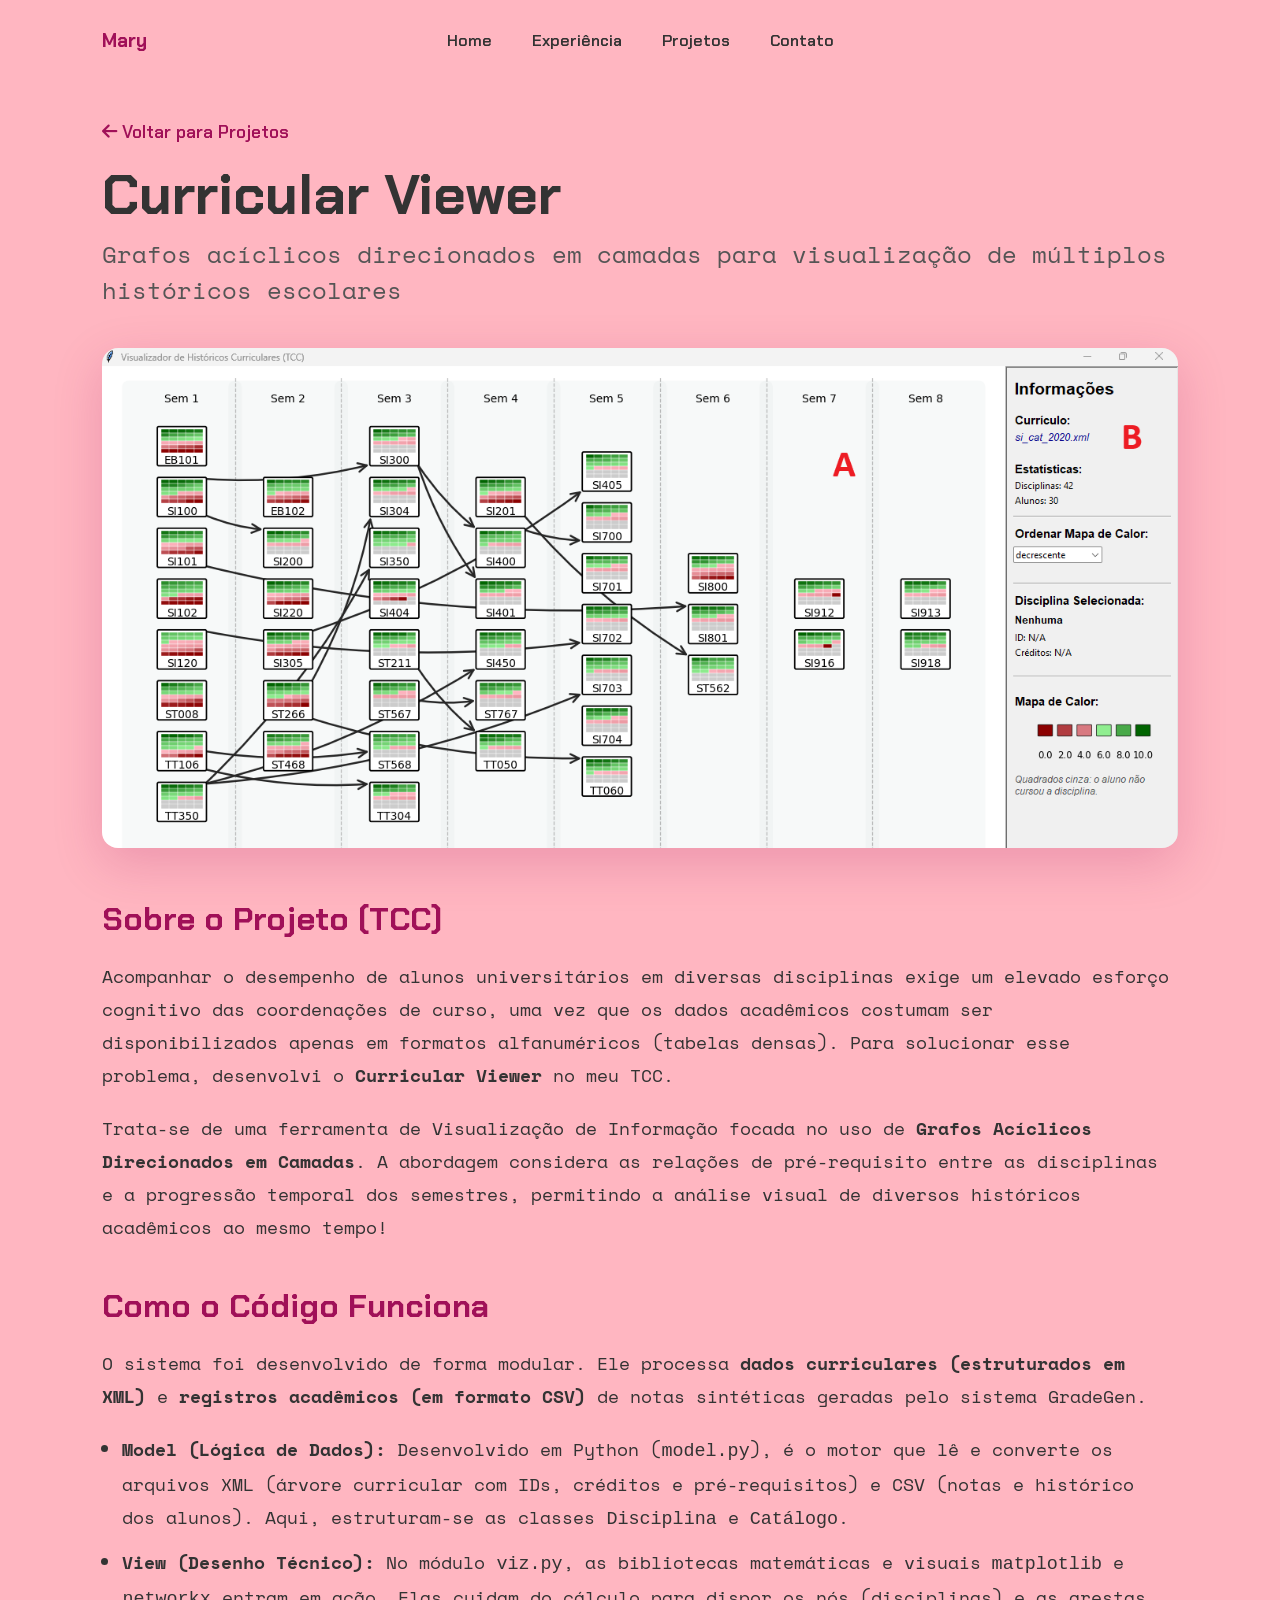
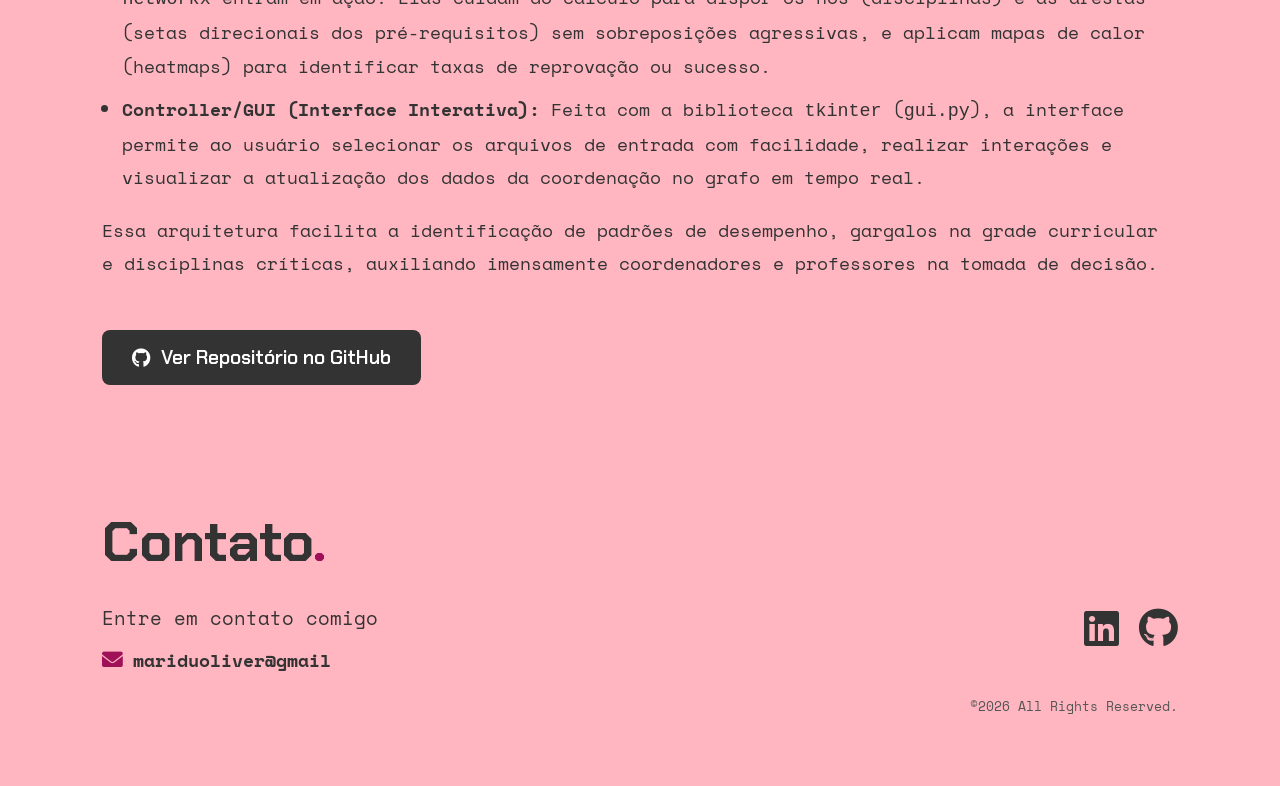
==== tcc-project.html @ 7d510879 "Adicionado projetos e TCC" ====
<!DOCTYPE html>
<html lang="pt-br">

<head>
    <meta charset="UTF-8">
    <meta name="viewport" content="width=device-width, initial-scale=1.0">
    <meta http-equiv="X-UA-Compatible" content="ie=edge">
    <link rel="stylesheet" href="styles.css">
    <link href="https://fonts.googleapis.com/css2?family=Chakra+Petch:ital,wght@0,400;0,600;0,700;1,400&family=Space+Mono:ital,wght@0,400;0,700;1,400&display=swap" rel="stylesheet">
    <link rel="stylesheet" href="https://cdnjs.cloudflare.com/ajax/libs/font-awesome/6.0.0/css/all.min.css">
    <link rel="icon" href="data:image/svg+xml,<svg xmlns=%22http://www.w3.org/2000/svg%22 viewBox=%220 0 100 100%22><text y=%22.9em%22 font-size=%2290%22>✨</text></svg>">
    <title>Curricular Viewer | TCC</title>
</head>

<body>
    <header>
        <div class="logo">Mary</div>
        <nav>
            <ul>
                <li><a href="index.html#home">Home</a></li>
                <li><a href="index.html#experience">Experiência</a></li>
                <li><a href="index.html#projects">Projetos</a></li>
                <li><a href="index.html#contact">Contato</a></li>
            </ul>
        </nav>
    </header>

    <main class="project-details">
        <div class="back-link">
            <a href="index.html#projects"><i class="fa-solid fa-arrow-left"></i> Voltar para Projetos</a>
        </div>
        
        <h1 class="project-title">Curricular Viewer</h1>
        <h2 class="project-subtitle">Grafos acíclicos direcionados em camadas para visualização de múltiplos históricos escolares</h2>

        <div class="project-hero-image">
            <img src="figuras/Imagem_Grafo.png" alt="Visualização do Grafo do Curricular Viewer">
        </div>

        <div class="project-content">
            <h3>Sobre o Projeto (TCC)</h3>
            <p>
                Acompanhar o desempenho de alunos universitários em diversas disciplinas exige um elevado esforço cognitivo das coordenações de curso, uma vez que os dados acadêmicos costumam ser disponibilizados apenas em formatos alfanuméricos (tabelas densas). Para solucionar esse problema, desenvolvi o <strong>Curricular Viewer</strong> no meu TCC.
            </p>
            <p>
                Trata-se de uma ferramenta de Visualização de Informação focada no uso de <strong>Grafos Acíclicos Direcionados em Camadas</strong>. A abordagem considera as relações de pré-requisito entre as disciplinas e a progressão temporal dos semestres, permitindo a análise visual de diversos históricos acadêmicos ao mesmo tempo!
            </p>

            <h3>Como o Código Funciona</h3>
            <p>
                O sistema foi desenvolvido de forma modular. Ele processa <strong>dados curriculares (estruturados em XML)</strong> e <strong>registros acadêmicos (em formato CSV)</strong> de notas sintéticas geradas pelo sistema GradeGen.
            </p>
            <ul>
                <li><strong>Model (Lógica de Dados):</strong> Desenvolvido em Python (<code>model.py</code>), é o motor que lê e converte os arquivos XML (árvore curricular com IDs, créditos e pré-requisitos) e CSV (notas e histórico dos alunos). Aqui, estruturam-se as classes <code>Disciplina</code> e <code>Catálogo</code>.</li>
                <li><strong>View (Desenho Técnico):</strong> No módulo <code>viz.py</code>, as bibliotecas matemáticas e visuais <code>matplotlib</code> e <code>networkx</code> entram em ação. Elas cuidam do cálculo para dispor os nós (disciplinas) e as arestas (setas direcionais dos pré-requisitos) sem sobreposições agressivas, e aplicam mapas de calor (heatmaps) para identificar taxas de reprovação ou sucesso.</li>
                <li><strong>Controller/GUI (Interface Interativa):</strong> Feita com a biblioteca <code>tkinter</code> (<code>gui.py</code>), a interface permite ao usuário selecionar os arquivos de entrada com facilidade, realizar interações e visualizar a atualização dos dados da coordenação no grafo em tempo real.</li>
            </ul>
            <p>
                Essa arquitetura facilita a identificação de padrões de desempenho, gargalos na grade curricular e disciplinas críticas, auxiliando imensamente coordenadores e professores na tomada de decisão.
            </p>

            <div class="project-actions">
                <a href="https://github.com/maryeduardasilva/Curricular-Viewer" target="_blank" rel="noopener noreferrer" class="btn-github">
                    <i class="fa-brands fa-github"></i> Ver Repositório no GitHub
                </a>
            </div>
        </div>
    </main>

    <footer id="contact">
        <h2 class="section-title">Contato<span class="dot">.</span></h2>
        
        <div class="footer-content">
            <div class="contact-left">
                <p>Entre em contato comigo</p>
                
                <a href="mailto:mariduoliver@gmail" class="email-link">
                    <i class="fa-solid fa-envelope"></i> mariduoliver@gmail
                </a>
            </div>

            <div class="contact-right">
                <div class="social-icons">
                    <a href="https://www.linkedin.com/in/mari-eduarda/" target="_blank" rel="noopener noreferrer"
                        aria-label="Visite meu LinkedIn">
                        <i class="fa-brands fa-linkedin"></i>
                    </a>

                    <a href="https://github.com/maryeduardasilva" target="_blank" rel="noopener noreferrer"
                        aria-label="Visite meu GitHub">
                        <i class="fa-brands fa-github"></i>
                    </a>
                </div>

                <p class="copyright">©2026 All Rights Reserved.</p>
            </div>
        </div>
    </footer>
    <script src="script.js"></script>
</body>

</html>
---- styles.css ----
* {
    margin: 0;
    padding: 0;
    box-sizing: border-box;
    /*seria a box de uma div, border-box inclui padding e border na largura e altura totais, é o calculado no devtools da pagina (a caixa)*/
}

html {
    scroll-behavior: smooth;
    /* Faz a rolagem deslizar suavemente */
}

:root {
    --primary-color: #ffb6c1;
    --secondary-color: #a01058;
    --font-color: #333;
    --background-color: #f9f9f9;
    --gray-text: #555;
    /* Texto de descrição */
    --font-family-body: 'Space Mono', monospace;
    --font-family-heading: 'Chakra Petch', sans-serif;
}

body {
    background-color: var(--primary-color);
    color: var(--font-color);
    font-family: var(--font-family-body);
    overflow-x: hidden;
    /* Evita rolagem lateral indesejada */
}

/* Estilo para Títulos e UI */
h1, h2, h3, .logo, nav ul li a, .tab-button {
    font-family: var(--font-family-heading);
}

/* --- Header --- */
header {
    display: flex;
    align-items: center;
    padding: 20px 8%;
    /* Espaçamento interno */
    height: 80px;
    position: relative;
}

.logo {
    font-weight: 700;
    font-size: 1.2rem;
    color: var(--secondary-color);
}

.logo .dot {
    color: var(--primary-color);
}

nav {
    position: absolute;
    left: 50%;
    transform: translateX(-50%);
}

nav ul {
    list-style: none;
    display: flex;
    gap: 40px;
    /* Espaço entre os links */
}

nav ul li a {
    text-decoration: none;
    color: var(--font-color);
    font-weight: 600;
    font-size: 1rem;
    transition: color 0.3s;
}

nav ul li a:hover {
    color: var(--secondary-color);
}

/* --- O Botão "Selecionado"--- */
nav ul li a.active {
    color: var(--secondary-color);
    /* Rosa escuro/Roxo */
    /* border-bottom: 2px solid var(--secondary-color); */
}

/* --- Hero Section (A parte principal) --- */
.hero-section {
    display: flex;
    align-items: center;
    justify-content: space-between;
    padding: 0 8%;
    min-height: calc(100vh - 80px);
    /* Altura total menos o header */
    flex-wrap: wrap;
    /* Para funcionar no celular depois */
}

.hero-text {
    display: flex;
    flex-direction: column;
    justify-content: center;
    align-items: flex-start;
    max-width: 50%;
}

.greeting {
    font-size: 1.1rem;
    color: var(--font-color);
    margin-bottom: 10px;
}

h1 {
    font-size: 4.5rem;
    line-height: 1.1;
    font-weight: 700;
    margin-bottom: 20px;
    color: var(--font-color);
}

.highlight {
    color: var(--secondary-color);
}

.description {
    font-size: 1.1rem;
    color: var(--gray-text);
    margin-bottom: 30px;
    line-height: 1.6;
    max-width: 450px;
}

.hero-image-container {
    flex: 1;
    display: flex;
    justify-content: flex-end;
    /* Alinha a imagem à direita */
    position: relative;
}

.profile-pic {
    width: 400px;
    height: 400px;
    border-radius: 50%;
    object-fit: cover;
    /* Garante que a foto não fique esticada */
    box-shadow: 0 0 0 34px var(--primary-color),
        0 0 0 35px var(--secondary-color),
        0 15px 60px 20px rgba(160, 16, 88, 0.4);
    /* Sombra rosa suave */
}

/* --- Seção de Experiência --- */
.experience-section {
    padding: 60px 8%;
    /* Mesmo alinhamento lateral do header */
    background-color: var(--primary-color);
    /* Mantendo a cor de fundo rosa claro */
    color: var(--font-color);
}

.section-title {
    font-size: 3.5rem;
    font-weight: 700;
    margin-bottom: 50px;
    color: var(--font-color);
}

.section-title .dot {
    color: var(--secondary-color);
    /* O ponto colorido igual na imagem */
}

/* Container de Abas e Conteúdo */
.experience-container {
    display: flex;
    gap: 40px;
    width: 100%;
}

/* Abas na esquerda */
.experience-tabs {
    display: flex;
    flex-direction: column;
    min-width: 250px;
    border-left: 2px solid rgba(160, 16, 88, 0.2);
    /* Linha sutil na esquerda baseada na secondary color */
}

.tab-button {
    background: none;
    border: none;
    text-align: left;
    padding: 15px 20px;
    font-size: 1.1rem;
    font-weight: 600;
    color: var(--gray-text);
    cursor: pointer;
    font-family: var(--font-family-heading);
    transition: all 0.3s ease;
    border-left: 3px solid transparent;
    margin-left: -2px;
    /* Sobrepor a borda do container */
}

.tab-button:hover {
    color: var(--secondary-color);
    background-color: rgba(160, 16, 88, 0.05);
}

.tab-button.active {
    color: var(--secondary-color);
    border-left-color: var(--secondary-color);
    background-color: rgba(160, 16, 88, 0.05);
}

/* Conteúdo na direita */
.experience-content {
    flex: 1;
    /* Usa CSS grid para empilhar as abas; assim o contêiner sempre terá a altura do maior item, evitando pulos na página */
    display: grid;
}

.exp-pane {
    grid-area: 1 / 1;
    opacity: 0;
    visibility: hidden;
    pointer-events: none;
    transition: opacity 0.4s ease-out, visibility 0.4s ease-out;
}

.exp-pane.active {
    opacity: 1;
    visibility: visible;
    pointer-events: auto;
}

.exp-pane h3 {
    font-size: 1.5rem;
    font-weight: 700;
    margin-bottom: 5px;
    color: var(--secondary-color);
}

.exp-pane .date {
    display: block;
    font-size: 0.95rem;
    font-weight: 600;
    color: #555;
    margin-bottom: 20px;
}

.exp-pane p {
    font-size: 1.1rem;
    line-height: 1.6;
    color: var(--font-color);
}

/* --- Seção de Skills --- */
.skills-section {
    padding: 0 8% 80px 8%;
    /* Espaço nas laterais e embaixo */
    background-color: var(--primary-color);
    color: var(--font-color);
}

.skills-grid {
    display: flex;
    justify-content: space-between;
    /* Espalha as 3 colunas */
    width: 100%;
    flex-wrap: wrap;
    /* Garante que não quebre em telas menores */
}

.skill-category {
    flex: 1;
    /* Divide o espaço igualmente */
    min-width: 250px;
    /* Tamanho mínimo para não ficar espremido */
}

.skill-category h3 {
    font-size: 1.5rem;
    font-weight: 700;
    margin-bottom: 25px;
    color: var(--font-color);
    /* Título em preto/cinza escuro */
}

.skill-category ul {
    list-style: none;
    /* Remove as bolinhas da lista */
    display: flex;
    flex-direction: column;
    gap: 15px;
    /* Espaço entre cada item da lista */
}

.skill-category ul li {
    font-size: 1.1rem;
    color: var(--gray-text);
    /* Cinza suave para os itens */
    font-weight: 400;
}

/* --- Seção Sobre Mim --- */
.about-section {
    padding: 0 8% 20px 8%;
    background-color: var(--primary-color);
    color: var(--font-color);
}

.about-content {
    width: 100%;
    max-width: 100%;
}

.about-content p {
    font-size: 1.1rem;
    line-height: 1.8;
    /* Espaçamento entre linhas maior para elegância */
    margin-bottom: 25px;
    /* Espaço entre os parágrafos */
    color: var(--font-color);
}

/* Estilo das palavras destacadas no meio do texto */
.highlight-text {
    color: var(--secondary-color);
    /* A cor rosa escuro/roxo */
    font-weight: 700;
    /* Negrito */
}

/* --- Rodapé (Footer) --- */
footer {
    padding: 40px 8% 80px;
    /* Mais espaço interno superior e no final da página */
    background-color: var(--primary-color);
    color: var(--font-color);
}

.footer-content {
    display: flex;
    justify-content: space-between;
    /* Joga um pra esquerda, um pra direita */
    align-items: flex-start;
    /* Alinha o topo do p com o topo dos ícones */
}

footer .section-title {
    margin-bottom: 20px;
}

/* Lado Esquerdo (Email) */
.contact-left {
    display: flex;
    flex-direction: column;
    gap: 15px;
    margin-top: 5px;
    /* Ajuste fino para alinhar visualmente o texto com o centro dos ícones, se necessário */
}

.contact-left p {
    font-size: 1.2rem;
    margin-bottom: 0;
    color: var(--font-color);
}

.email-link {
    display: flex;
    align-items: center;
    gap: 10px;
    /* Espaço entre o ícone e o texto */
    text-decoration: none;
    font-size: 1.1rem;
    font-weight: 600;
    color: var(--font-color);
    transition: color 0.3s;
}

.email-link i {
    font-size: 1.3rem;
    color: var(--secondary-color);
    /* Ícone rosa escuro */
}

.email-link:hover {
    color: var(--secondary-color);
}

/* Lado Direito (Redes Sociais e Copyright) */
.contact-right {
    display: flex;
    flex-direction: column;
    align-items: flex-end;
    gap: 40px;
    /* Espaço maior entre ícones e o copyright para jogá-lo para baixo */
}

.social-icons {
    display: flex;
    gap: 20px;
    /* Espaço entre o LinkedIn e o GitHub */
}

.social-icons a {
    font-size: 2.5rem;
    color: var(--font-color);
    transition: transform 0.3s, color 0.3s;
}

.social-icons a:hover {
    color: var(--secondary-color);
    transform: translateY(-5px);
}

.copyright {
    font-size: 0.8rem;
    color: var(--gray-text);
}

/* --- Projetos --- */
.projects-section {
    padding: 60px 8%;
    background-color: var(--primary-color);
    color: var(--font-color);
}

.projects-grid {
    display: flex;
    gap: 30px;
    min-height: 500px;
}

.projects-left {
    flex: 1;
    display: flex;
    flex-direction: column;
    gap: 30px;
}

.projects-right {
    flex: 1.5;
    display: flex;
}

.project-card {
    background-color: #fff;
    border-radius: 16px;
    overflow: hidden;
    box-shadow: 0 10px 30px rgba(0,0,0,0.05);
    transition: transform 0.3s ease, box-shadow 0.3s ease;
    display: flex;
    flex-direction: column;
    border: 1px solid rgba(160, 16, 88, 0.1);
}

.project-card:hover {
    transform: translateY(-5px);
    box-shadow: 0 15px 40px rgba(160, 16, 88, 0.2);
}

.project-card.small {
    flex: 1;
    justify-content: center;
    padding: 30px;
}

.project-card.empty {
    border: 2px dashed rgba(160, 16, 88, 0.3);
    background-color: transparent;
    box-shadow: none;
    align-items: center;
    text-align: center;
}

.project-card.empty h3 {
    color: var(--gray-text);
}

.project-card.large {
    flex: 1;
}

.project-card.large img {
    width: 100%;
    height: 50%;
    object-fit: cover;
    border-bottom: 3px solid var(--primary-color);
}

.project-card .card-content {
    padding: 30px;
    display: flex;
    flex-direction: column;
    flex: 1;
    justify-content: space-between;
}

.project-card h3 {
    font-size: 1.5rem;
    color: var(--secondary-color);
    margin-bottom: 10px;
}

.project-card p {
    font-size: 1.1rem;
    color: var(--gray-text);
    margin-bottom: 20px;
}

.btn-detalhes {
    display: inline-flex;
    align-items: center;
    gap: 10px;
    text-decoration: none;
    color: #fff;
    background-color: var(--secondary-color);
    padding: 10px 20px;
    border-radius: 8px;
    font-weight: 600;
    font-family: var(--font-family-heading);
    transition: background-color 0.3s ease;
    align-self: flex-start;
}

.btn-detalhes:hover {
    background-color: #800d46;
}

/* --- Página de Detalhes do Projeto --- */
.project-details {
    padding: 40px 8% 80px;
    background-color: var(--primary-color);
    min-height: calc(100vh - 80px);
}

.back-link {
    margin-bottom: 20px;
}

.back-link a {
    color: var(--secondary-color);
    text-decoration: none;
    font-family: var(--font-family-heading);
    font-weight: 600;
    font-size: 1.1rem;
    transition: opacity 0.3s;
}

.back-link a:hover {
    opacity: 0.7;
}

.project-title {
    font-size: 3.5rem;
    color: var(--font-color);
    margin-bottom: 10px;
}

.project-subtitle {
    font-size: 1.5rem;
    color: var(--gray-text);
    margin-bottom: 40px;
    font-family: var(--font-family-body);
    font-weight: 400;
}

.project-hero-image {
    width: 100%;
    max-height: 500px;
    border-radius: 16px;
    overflow: hidden;
    margin-bottom: 50px;
    box-shadow: 0 15px 50px rgba(160, 16, 88, 0.2);
}

.project-hero-image img {
    width: 100%;
    height: 100%;
    object-fit: cover;
}

.project-content h3 {
    font-size: 2rem;
    color: var(--secondary-color);
    margin-bottom: 20px;
    margin-top: 40px;
}

.project-content p, .project-content ul {
    font-size: 1.15rem;
    line-height: 1.8;
    color: var(--font-color);
    margin-bottom: 20px;
}

.project-content ul {
    padding-left: 20px;
}

.project-content li {
    margin-bottom: 10px;
}

.project-actions {
    margin-top: 50px;
}

.btn-github {
    display: inline-flex;
    align-items: center;
    gap: 10px;
    text-decoration: none;
    color: #fff;
    background-color: var(--font-color);
    padding: 15px 30px;
    border-radius: 8px;
    font-weight: 600;
    font-size: 1.2rem;
    font-family: var(--font-family-heading);
    transition: background-color 0.3s ease;
}

.btn-github:hover {
    background-color: #000;
}

/* --- Responsividade (Para celular) --- */
@media (max-width: 768px) {
    .hero-section {
        flex-direction: column-reverse;
        /* Imagem em cima, texto embaixo no celular */
        justify-content: center;
        text-align: center;
        padding-top: 40px;
    }

    .hero-image-container {
        justify-content: center;
        margin-bottom: 40px;
    }

    .profile-pic {
        width: 250px;
        height: 250px;
    }

    h1 {
        font-size: 3rem;
    }

    nav {
        display: none;
        /* Fazer um menu sanduiche */
    }

    .experience-container {
        flex-direction: column;
        gap: 20px;
    }

    .experience-tabs {
        border-left: none;
        border-bottom: 2px solid rgba(160, 16, 88, 0.2);
        flex-direction: row;
        overflow-x: auto;
        padding-bottom: 10px;
        min-width: auto;
    }

    .tab-button {
        border-left: none;
        border-bottom: 3px solid transparent;
        margin-left: 0;
        margin-bottom: -12px;
        /* Sobrepor a borda inferior */
        white-space: nowrap;
        padding: 10px 15px;
    }

    .tab-button.active {
        border-left-color: transparent;
        border-bottom-color: var(--secondary-color);
    }

    .projects-grid {
        flex-direction: column;
    }
}
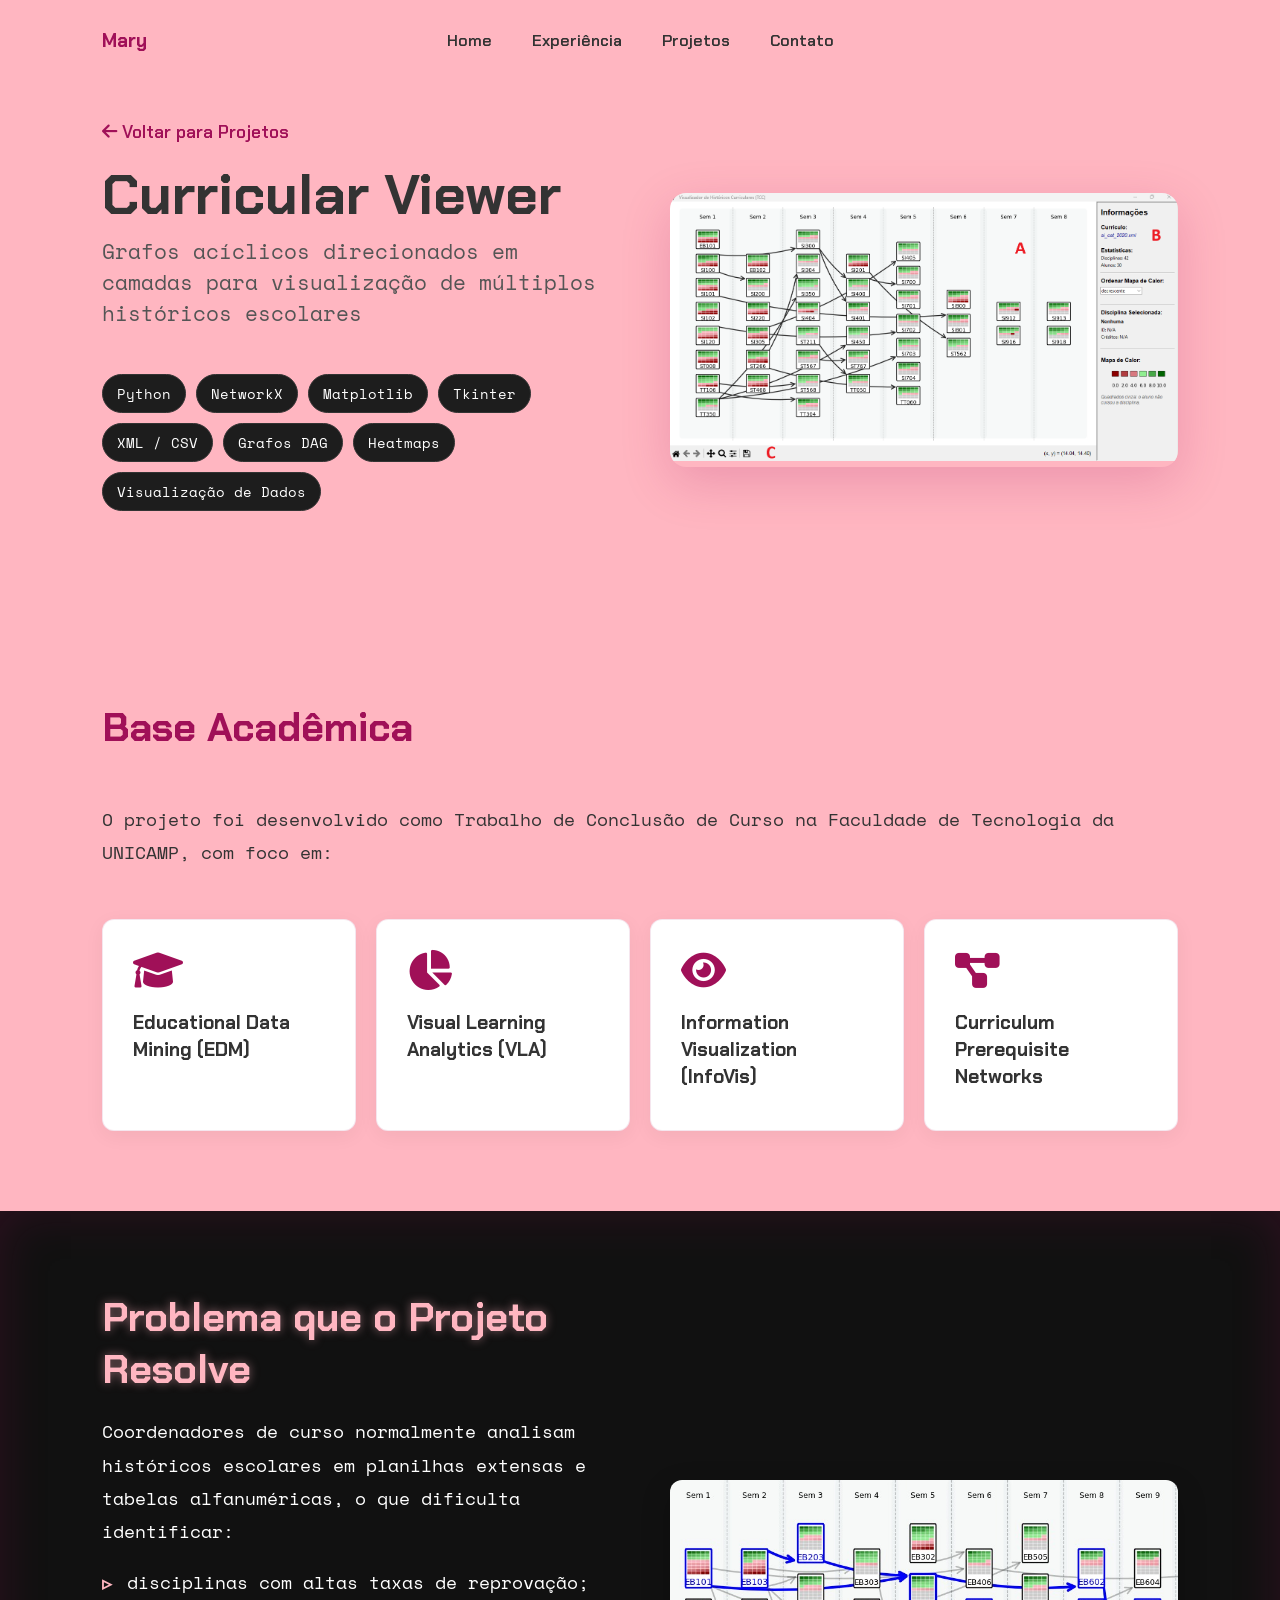
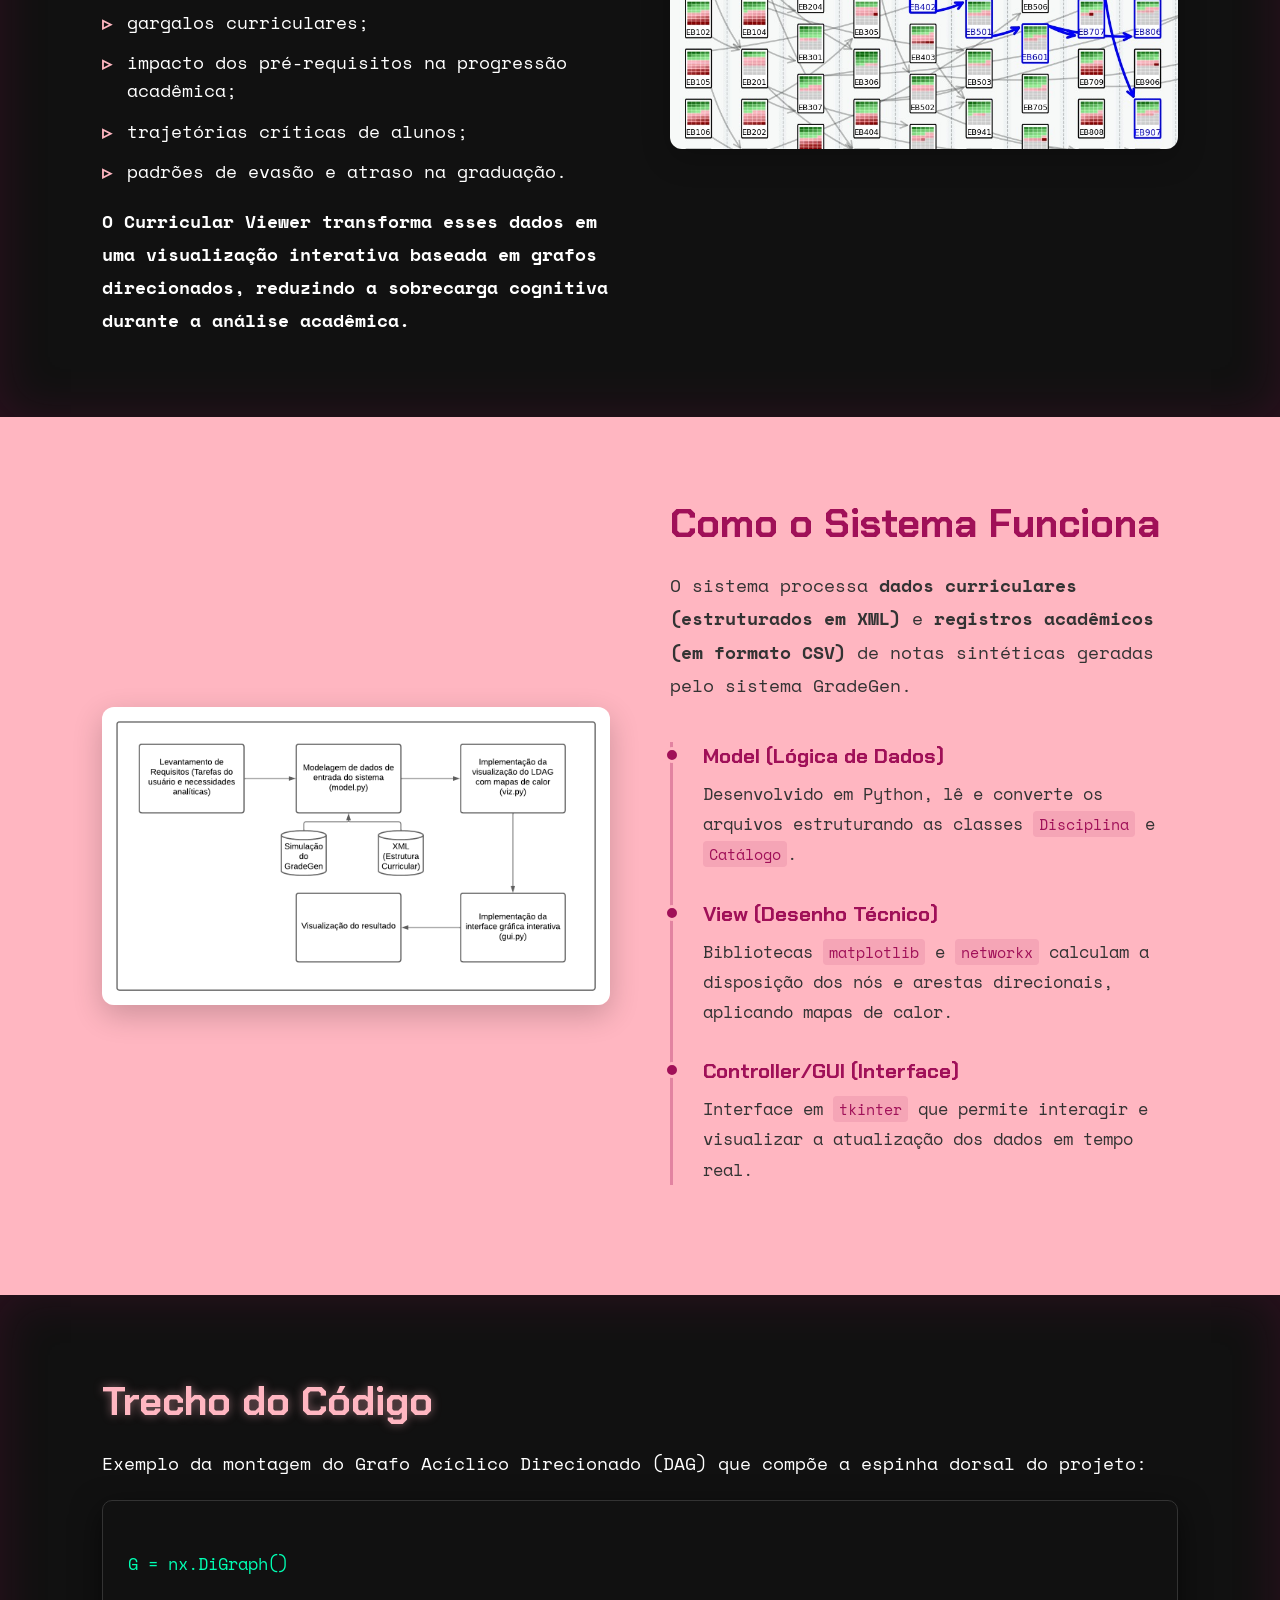
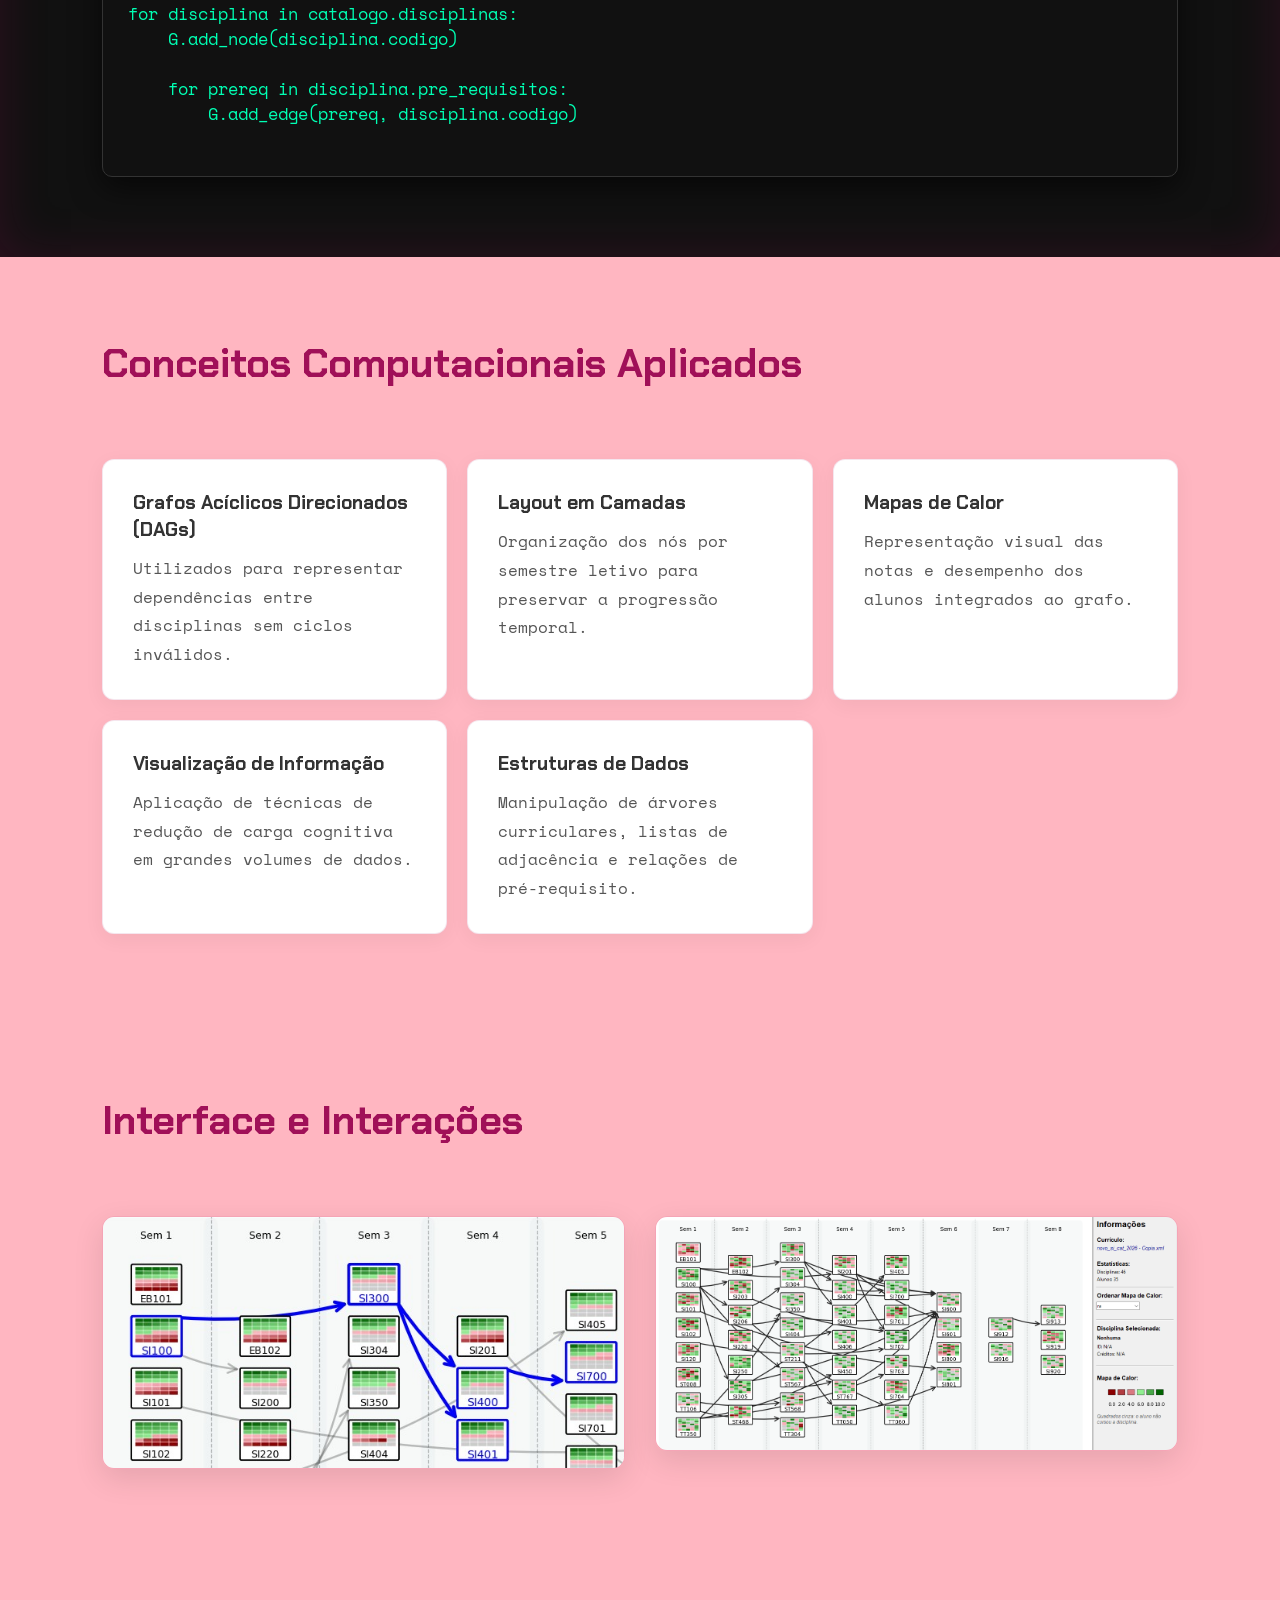
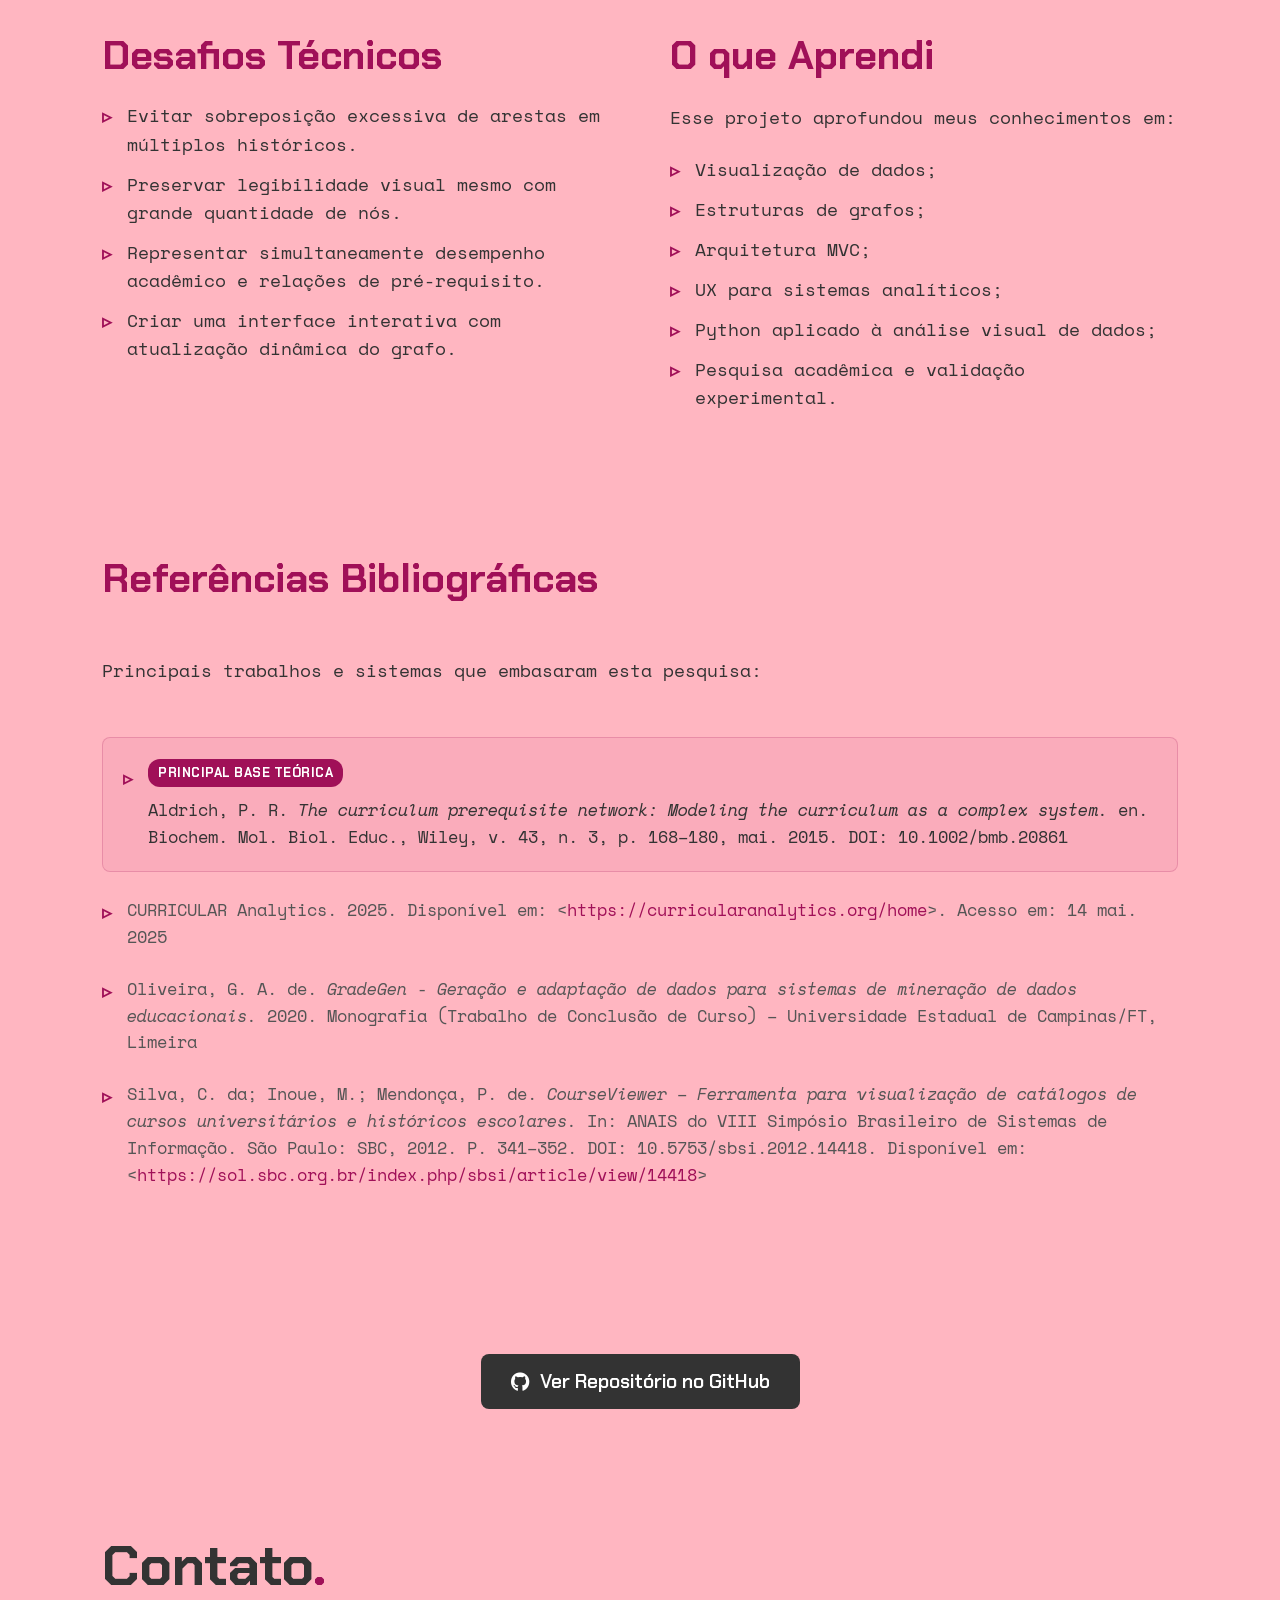
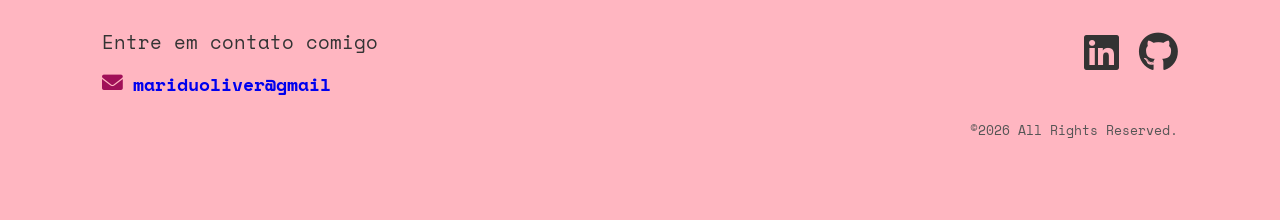
==== commit b3178353: "adicioando projeto TCC" ====
--- a/tcc-project.html
+++ b/tcc-project.html
@@ -6,10 +6,13 @@
     <meta name="viewport" content="width=device-width, initial-scale=1.0">
     <meta http-equiv="X-UA-Compatible" content="ie=edge">
     <link rel="stylesheet" href="styles.css">
-    <link href="https://fonts.googleapis.com/css2?family=Chakra+Petch:ital,wght@0,400;0,600;0,700;1,400&family=Space+Mono:ital,wght@0,400;0,700;1,400&display=swap" rel="stylesheet">
+    <link
+        href="https://fonts.googleapis.com/css2?family=Chakra+Petch:ital,wght@0,400;0,600;0,700;1,400&family=Space+Mono:ital,wght@0,400;0,700;1,400&display=swap"
+        rel="stylesheet">
     <link rel="stylesheet" href="https://cdnjs.cloudflare.com/ajax/libs/font-awesome/6.0.0/css/all.min.css">
-    <link rel="icon" href="data:image/svg+xml,<svg xmlns=%22http://www.w3.org/2000/svg%22 viewBox=%220 0 100 100%22><text y=%22.9em%22 font-size=%2290%22>✨</text></svg>">
-    <title>Curricular Viewer | TCC</title>
+    <link rel="icon"
+        href="data:image/svg+xml,<svg xmlns=%22http://www.w3.org/2000/svg%22 viewBox=%220 0 100 100%22><text y=%22.9em%22 font-size=%2290%22>✨</text></svg>">
+    <title>Curricular Viewer v1.0 | TCC</title>
 </head>
 
 <body>
@@ -26,54 +29,223 @@
     </header>
 
     <main class="project-details">
-        <div class="back-link">
-            <a href="index.html#projects"><i class="fa-solid fa-arrow-left"></i> Voltar para Projetos</a>
-        </div>
-        
-        <h1 class="project-title">Curricular Viewer</h1>
-        <h2 class="project-subtitle">Grafos acíclicos direcionados em camadas para visualização de múltiplos históricos escolares</h2>
-
-        <div class="project-hero-image">
-            <img src="figuras/Imagem_Grafo.png" alt="Visualização do Grafo do Curricular Viewer">
-        </div>
-
-        <div class="project-content">
-            <h3>Sobre o Projeto (TCC)</h3>
-            <p>
-                Acompanhar o desempenho de alunos universitários em diversas disciplinas exige um elevado esforço cognitivo das coordenações de curso, uma vez que os dados acadêmicos costumam ser disponibilizados apenas em formatos alfanuméricos (tabelas densas). Para solucionar esse problema, desenvolvi o <strong>Curricular Viewer</strong> no meu TCC.
-            </p>
-            <p>
-                Trata-se de uma ferramenta de Visualização de Informação focada no uso de <strong>Grafos Acíclicos Direcionados em Camadas</strong>. A abordagem considera as relações de pré-requisito entre as disciplinas e a progressão temporal dos semestres, permitindo a análise visual de diversos históricos acadêmicos ao mesmo tempo!
-            </p>
-
-            <h3>Como o Código Funciona</h3>
-            <p>
-                O sistema foi desenvolvido de forma modular. Ele processa <strong>dados curriculares (estruturados em XML)</strong> e <strong>registros acadêmicos (em formato CSV)</strong> de notas sintéticas geradas pelo sistema GradeGen.
-            </p>
-            <ul>
-                <li><strong>Model (Lógica de Dados):</strong> Desenvolvido em Python (<code>model.py</code>), é o motor que lê e converte os arquivos XML (árvore curricular com IDs, créditos e pré-requisitos) e CSV (notas e histórico dos alunos). Aqui, estruturam-se as classes <code>Disciplina</code> e <code>Catálogo</code>.</li>
-                <li><strong>View (Desenho Técnico):</strong> No módulo <code>viz.py</code>, as bibliotecas matemáticas e visuais <code>matplotlib</code> e <code>networkx</code> entram em ação. Elas cuidam do cálculo para dispor os nós (disciplinas) e as arestas (setas direcionais dos pré-requisitos) sem sobreposições agressivas, e aplicam mapas de calor (heatmaps) para identificar taxas de reprovação ou sucesso.</li>
-                <li><strong>Controller/GUI (Interface Interativa):</strong> Feita com a biblioteca <code>tkinter</code> (<code>gui.py</code>), a interface permite ao usuário selecionar os arquivos de entrada com facilidade, realizar interações e visualizar a atualização dos dados da coordenação no grafo em tempo real.</li>
+        <section class="project-hero">
+            <div class="hero-content">
+                <div class="back-link">
+                    <a href="index.html#projects"><i class="fa-solid fa-arrow-left"></i> Voltar para Projetos</a>
+                </div>
+                <h1 class="project-title">Curricular Viewer</h1>
+                <h2 class="project-subtitle">Grafos acíclicos direcionados em camadas para visualização de múltiplos
+                    históricos escolares</h2>
+
+                <div class="tech-stack hero-stack">
+                    <span>Python</span>
+                    <span>NetworkX</span>
+                    <span>Matplotlib</span>
+                    <span>Tkinter</span>
+                    <span>XML / CSV</span>
+                    <span>Grafos DAG</span>
+                    <span>Heatmaps</span>
+                    <span>Visualização de Dados</span>
+                </div>
+            </div>
+            <div class="project-hero-image">
+                <img src="figuras/Imagem_Grafo.png" alt="Visualização do Grafo do Curricular Viewer">
+            </div>
+        </section>
+
+        <section class="project-section">
+            <h3>Base Acadêmica</h3>
+            <p>O projeto foi desenvolvido como Trabalho de Conclusão de Curso na Faculdade de Tecnologia da UNICAMP, com
+                foco em:</p>
+            <div class="cards-grid">
+                <div class="card">
+                    <i class="fa-solid fa-graduation-cap"></i>
+                    <h4>Educational Data Mining (EDM)</h4>
+                </div>
+                <div class="card">
+                    <i class="fa-solid fa-chart-pie"></i>
+                    <h4>Visual Learning Analytics (VLA)</h4>
+                </div>
+                <div class="card">
+                    <i class="fa-solid fa-eye"></i>
+                    <h4>Information Visualization (InfoVis)</h4>
+                </div>
+                <div class="card">
+                    <i class="fa-solid fa-project-diagram"></i>
+                    <h4>Curriculum Prerequisite Networks</h4>
+                </div>
+            </div>
+        </section>
+
+        <section class="project-section dark-glow-section">
+            <div class="content-wrapper">
+                <h3>Problema que o Projeto Resolve</h3>
+                <p>
+                    Coordenadores de curso normalmente analisam históricos escolares em planilhas extensas e tabelas
+                    alfanuméricas, o que dificulta identificar:
+                </p>
+                <ul class="styled-list">
+                    <li>disciplinas com altas taxas de reprovação;</li>
+                    <li>gargalos curriculares;</li>
+                    <li>impacto dos pré-requisitos na progressão acadêmica;</li>
+                    <li>trajetórias críticas de alunos;</li>
+                    <li>padrões de evasão e atraso na graduação.</li>
+                </ul>
+                <p class="highlight-text-light">
+                    O Curricular Viewer transforma esses dados em uma visualização interativa baseada em grafos
+                    direcionados, reduzindo a sobrecarga cognitiva durante a análise acadêmica.
+                </p>
+            </div>
+            <div class="image-wrapper">
+                <img src="projeto_TCC/EB402_complexidade.jpg" alt="Exemplo do problema">
+            </div>
+        </section>
+
+        <section class="project-section split-section">
+            <div class="image-wrapper left">
+                <img src="projeto_TCC/Desenvolvimento TCC.png" alt="Como funciona">
+            </div>
+            <div class="content-wrapper">
+                <h3>Como o Sistema Funciona</h3>
+                <p>
+                    O sistema processa <strong>dados curriculares (estruturados em XML)</strong> e <strong>registros
+                        acadêmicos (em formato CSV)</strong> de notas sintéticas geradas pelo sistema GradeGen.
+                </p>
+                <div class="timeline">
+                    <div class="timeline-item">
+                        <div class="timeline-dot"></div>
+                        <h4>Model (Lógica de Dados)</h4>
+                        <p>Desenvolvido em Python, lê e converte os arquivos estruturando as classes
+                            <code>Disciplina</code> e <code>Catálogo</code>.</p>
+                    </div>
+                    <div class="timeline-item">
+                        <div class="timeline-dot"></div>
+                        <h4>View (Desenho Técnico)</h4>
+                        <p>Bibliotecas <code>matplotlib</code> e <code>networkx</code> calculam a disposição dos nós e
+                            arestas direcionais, aplicando mapas de calor.</p>
+                    </div>
+                    <div class="timeline-item">
+                        <div class="timeline-dot"></div>
+                        <h4>Controller/GUI (Interface)</h4>
+                        <p>Interface em <code>tkinter</code> que permite interagir e visualizar a atualização dos dados
+                            em tempo real.</p>
+                    </div>
+                </div>
+            </div>
+        </section>
+
+        <section class="project-section dark-glow-section code-section">
+            <div class="content-wrapper full-width">
+                <h3>Trecho do Código</h3>
+                <p>Exemplo da montagem do Grafo Acíclico Direcionado (DAG) que compõe a espinha dorsal do projeto:</p>
+                <pre><code>
+G = nx.DiGraph()
+
+for disciplina in catalogo.disciplinas:
+    G.add_node(disciplina.codigo)
+
+    for prereq in disciplina.pre_requisitos:
+        G.add_edge(prereq, disciplina.codigo)
+                </code></pre>
+            </div>
+        </section>
+
+        <section class="project-section">
+            <h3>Conceitos Computacionais Aplicados</h3>
+            <div class="cards-grid three-cols">
+                <div class="concept-card">
+                    <h4>Grafos Acíclicos Direcionados (DAGs)</h4>
+                    <p>Utilizados para representar dependências entre disciplinas sem ciclos inválidos.</p>
+                </div>
+                <div class="concept-card">
+                    <h4>Layout em Camadas</h4>
+                    <p>Organização dos nós por semestre letivo para preservar a progressão temporal.</p>
+                </div>
+                <div class="concept-card">
+                    <h4>Mapas de Calor</h4>
+                    <p>Representação visual das notas e desempenho dos alunos integrados ao grafo.</p>
+                </div>
+                <div class="concept-card">
+                    <h4>Visualização de Informação</h4>
+                    <p>Aplicação de técnicas de redução de carga cognitiva em grandes volumes de dados.</p>
+                </div>
+                <div class="concept-card">
+                    <h4>Estruturas de Dados</h4>
+                    <p>Manipulação de árvores curriculares, listas de adjacência e relações de pré-requisito.</p>
+                </div>
+            </div>
+        </section>
+
+        <section class="project-section showcase-section">
+            <h3>Interface e Interações</h3>
+            <div class="screenshots-grid">
+                <img src="projeto_TCC/Visu_passaromouse1.jpg" alt="Interface interativa" class="screenshot-img">
+                <img src="projeto_TCC/si_ordenacaoRA.png" alt="Ordenação e listagem" class="screenshot-img">
+            </div>
+        </section>
+
+        <section class="project-section challenges-learning">
+            <div class="two-cols">
+                <div class="col">
+                    <h3>Desafios Técnicos</h3>
+                    <ul class="styled-list">
+                        <li>Evitar sobreposição excessiva de arestas em múltiplos históricos.</li>
+                        <li>Preservar legibilidade visual mesmo com grande quantidade de nós.</li>
+                        <li>Representar simultaneamente desempenho acadêmico e relações de pré-requisito.</li>
+                        <li>Criar uma interface interativa com atualização dinâmica do grafo.</li>
+                    </ul>
+                </div>
+                <div class="col">
+                    <h3>O que Aprendi</h3>
+                    <p>Esse projeto aprofundou meus conhecimentos em:</p>
+                    <ul class="styled-list">
+                        <li>Visualização de dados;</li>
+                        <li>Estruturas de grafos;</li>
+                        <li>Arquitetura MVC;</li>
+                        <li>UX para sistemas analíticos;</li>
+                        <li>Python aplicado à análise visual de dados;</li>
+                        <li>Pesquisa acadêmica e validação experimental.</li>
+                    </ul>
+                </div>
+            </div>
+        </section>
+
+        <section class="project-section references-section">
+            <h3>Referências Bibliográficas</h3>
+            <p>Principais trabalhos e sistemas que embasaram esta pesquisa:</p>
+            <ul class="styled-list references-list">
+                <li class="important-reference">
+                    <span class="badge-important">Principal Base Teórica</span><br>
+                    Aldrich, P. R. <i>The curriculum prerequisite network: Modeling the curriculum as a complex system.</i> en. Biochem. Mol. Biol. Educ., Wiley, v. 43, n. 3, p. 168–180, mai. 2015. DOI: 10.1002/bmb.20861
+                </li>
+                <li>
+                    CURRICULAR Analytics. 2025. Disponível em: &lt;<a href="https://curricularanalytics.org/home" target="_blank" rel="noopener noreferrer">https://curricularanalytics.org/home</a>&gt;. Acesso em: 14 mai. 2025
+                </li>
+                <li>
+                    Oliveira, G. A. de. <i>GradeGen - Geração e adaptação de dados para sistemas de mineração de dados educacionais.</i> 2020. Monografia (Trabalho de Conclusão de Curso) – Universidade Estadual de Campinas/FT, Limeira
+                </li>
+                <li>
+                    Silva, C. da; Inoue, M.; Mendonça, P. de. <i>CourseViewer – Ferramenta para visualização de catálogos de cursos universitários e históricos escolares.</i> In: ANAIS do VIII Simpósio Brasileiro de Sistemas de Informação. São Paulo: SBC, 2012. P. 341–352. DOI: 10.5753/sbsi.2012.14418. Disponível em: &lt;<a href="https://sol.sbc.org.br/index.php/sbsi/article/view/14418" target="_blank" rel="noopener noreferrer">https://sol.sbc.org.br/index.php/sbsi/article/view/14418</a>&gt;
+                </li>
             </ul>
-            <p>
-                Essa arquitetura facilita a identificação de padrões de desempenho, gargalos na grade curricular e disciplinas críticas, auxiliando imensamente coordenadores e professores na tomada de decisão.
-            </p>
-
-            <div class="project-actions">
-                <a href="https://github.com/maryeduardasilva/Curricular-Viewer" target="_blank" rel="noopener noreferrer" class="btn-github">
-                    <i class="fa-brands fa-github"></i> Ver Repositório no GitHub
-                </a>
-            </div>
+        </section>
+
+        <div class="project-actions center-actions">
+            <a href="https://github.com/maryeduardasilva/Curricular-Viewer" target="_blank" rel="noopener noreferrer"
+                class="btn-github">
+                <i class="fa-brands fa-github"></i> Ver Repositório no GitHub
+            </a>
         </div>
     </main>
 
     <footer id="contact">
         <h2 class="section-title">Contato<span class="dot">.</span></h2>
-        
+
         <div class="footer-content">
             <div class="contact-left">
                 <p>Entre em contato comigo</p>
-                
+
                 <a href="mailto:mariduoliver@gmail" class="email-link">
                     <i class="fa-solid fa-envelope"></i> mariduoliver@gmail
                 </a>
@@ -99,4 +271,4 @@
     <script src="script.js"></script>
 </body>
 
-</html>
+</html>
--- a/styles.css
+++ b/styles.css
@@ -108,7 +108,6 @@
 
 .greeting {
     font-size: 1.1rem;
-    color: var(--font-color);
     margin-bottom: 10px;
 }
 
@@ -117,7 +116,6 @@
     line-height: 1.1;
     font-weight: 700;
     margin-bottom: 20px;
-    color: var(--font-color);
 }
 
 .highlight {
@@ -156,16 +154,12 @@
 .experience-section {
     padding: 60px 8%;
     /* Mesmo alinhamento lateral do header */
-    background-color: var(--primary-color);
-    /* Mantendo a cor de fundo rosa claro */
-    color: var(--font-color);
 }
 
 .section-title {
     font-size: 3.5rem;
     font-weight: 700;
     margin-bottom: 50px;
-    color: var(--font-color);
 }
 
 .section-title .dot {
@@ -255,15 +249,12 @@
 .exp-pane p {
     font-size: 1.1rem;
     line-height: 1.6;
-    color: var(--font-color);
 }
 
 /* --- Seção de Skills --- */
 .skills-section {
     padding: 0 8% 80px 8%;
     /* Espaço nas laterais e embaixo */
-    background-color: var(--primary-color);
-    color: var(--font-color);
 }
 
 .skills-grid {
@@ -286,7 +277,6 @@
     font-size: 1.5rem;
     font-weight: 700;
     margin-bottom: 25px;
-    color: var(--font-color);
     /* Título em preto/cinza escuro */
 }
 
@@ -309,8 +299,6 @@
 /* --- Seção Sobre Mim --- */
 .about-section {
     padding: 0 8% 20px 8%;
-    background-color: var(--primary-color);
-    color: var(--font-color);
 }
 
 .about-content {
@@ -324,7 +312,6 @@
     /* Espaçamento entre linhas maior para elegância */
     margin-bottom: 25px;
     /* Espaço entre os parágrafos */
-    color: var(--font-color);
 }
 
 /* Estilo das palavras destacadas no meio do texto */
@@ -339,8 +326,6 @@
 footer {
     padding: 40px 8% 80px;
     /* Mais espaço interno superior e no final da página */
-    background-color: var(--primary-color);
-    color: var(--font-color);
 }
 
 .footer-content {
@@ -367,7 +352,6 @@
 .contact-left p {
     font-size: 1.2rem;
     margin-bottom: 0;
-    color: var(--font-color);
 }
 
 .email-link {
@@ -378,7 +362,6 @@
     text-decoration: none;
     font-size: 1.1rem;
     font-weight: 600;
-    color: var(--font-color);
     transition: color 0.3s;
 }
 
@@ -426,8 +409,6 @@
 /* --- Projetos --- */
 .projects-section {
     padding: 60px 8%;
-    background-color: var(--primary-color);
-    color: var(--font-color);
 }
 
 .projects-grid {
@@ -534,9 +515,22 @@
 
 /* --- Página de Detalhes do Projeto --- */
 .project-details {
+    padding: 0;
+    min-height: calc(100vh - 80px);
+}
+
+.project-hero {
     padding: 40px 8% 80px;
-    background-color: var(--primary-color);
-    min-height: calc(100vh - 80px);
+    display: flex;
+    align-items: center;
+    gap: 60px;
+}
+
+.hero-content {
+    flex: 1;
+    display: flex;
+    flex-direction: column;
+    align-items: flex-start;
 }
 
 .back-link {
@@ -558,24 +552,23 @@
 
 .project-title {
     font-size: 3.5rem;
-    color: var(--font-color);
     margin-bottom: 10px;
 }
 
 .project-subtitle {
-    font-size: 1.5rem;
+    font-size: 1.3rem;
     color: var(--gray-text);
-    margin-bottom: 40px;
+    margin-bottom: 30px;
     font-family: var(--font-family-body);
     font-weight: 400;
 }
 
 .project-hero-image {
+    flex: 1;
     width: 100%;
     max-height: 500px;
     border-radius: 16px;
     overflow: hidden;
-    margin-bottom: 50px;
     box-shadow: 0 15px 50px rgba(160, 16, 88, 0.2);
 }
 
@@ -585,30 +578,279 @@
     object-fit: cover;
 }
 
-.project-content h3 {
-    font-size: 2rem;
+/* --- Tecnologias (Badges) --- */
+.tech-stack {
+    display: flex;
+    flex-wrap: wrap;
+    gap: 10px;
+    margin-top: 15px;
+}
+
+.tech-stack span {
+    background: #1d1d1d;
+    border: 1px solid #333;
+    color: #fff;
+    padding: 8px 14px;
+    border-radius: 20px;
+    font-size: 0.9rem;
+    font-family: var(--font-family-body);
+}
+
+.hero-stack {
+    margin-bottom: 30px;
+}
+
+/* --- Sections --- */
+.project-section {
+    padding: 80px 8%;
+    display: flex;
+    flex-direction: column;
+    gap: 30px;
+}
+
+.project-section h3 {
+    font-size: 2.5rem;
     color: var(--secondary-color);
     margin-bottom: 20px;
-    margin-top: 40px;
-}
-
-.project-content p, .project-content ul {
+}
+
+.project-section p {
     font-size: 1.15rem;
     line-height: 1.8;
-    color: var(--font-color);
+}
+
+/* --- Dark Sections com Glow --- */
+.dark-glow-section {
+    background-color: #111;
+    color: #fff;
+    box-shadow: 0 0 50px rgba(160, 16, 88, 0.2) inset;
+    flex-direction: row;
+    align-items: center;
+    gap: 60px;
+}
+
+.dark-glow-section h3 {
+    color: var(--primary-color);
+    text-shadow: 0 0 10px rgba(255, 182, 193, 0.5);
+}
+
+.dark-glow-section p {
+    color: #fff;
+}
+
+.dark-glow-section li {
+    color: #fff;
+}
+
+.highlight-text-light {
+    color: #fff !important;
+    font-weight: 700;
+    margin-top: 20px;
+}
+
+/* --- Split Section --- */
+.split-section {
+    flex-direction: row;
+    align-items: center;
+    gap: 60px;
+}
+
+.content-wrapper {
+    flex: 1;
+}
+
+.content-wrapper.full-width {
+    width: 100%;
+}
+
+.image-wrapper {
+    flex: 1;
+    display: flex;
+    justify-content: center;
+}
+
+.image-wrapper img {
+    max-width: 100%;
+    border-radius: 12px;
+    box-shadow: 0 10px 30px rgba(0,0,0,0.2);
+}
+
+/* --- Styled List --- */
+.styled-list {
+    list-style: none;
+    padding-left: 0 !important;
+    margin-top: 20px;
     margin-bottom: 20px;
 }
 
-.project-content ul {
-    padding-left: 20px;
-}
-
-.project-content li {
+.styled-list li {
+    position: relative;
+    padding-left: 25px;
+    margin-bottom: 12px;
+    font-size: 1.1rem;
+    line-height: 1.6;
+}
+
+.styled-list li::before {
+    content: '▹';
+    position: absolute;
+    left: 0;
+    color: var(--secondary-color);
+    font-weight: bold;
+    font-size: 1.2rem;
+}
+
+.dark-glow-section .styled-list li::before {
+    color: var(--primary-color);
+}
+
+/* --- Cards Grid --- */
+.cards-grid {
+    display: grid;
+    grid-template-columns: repeat(auto-fit, minmax(220px, 1fr));
+    gap: 20px;
+    margin-top: 20px;
+}
+
+.cards-grid.three-cols {
+    grid-template-columns: repeat(auto-fit, minmax(300px, 1fr));
+}
+
+.card, .concept-card {
+    background: #fff;
+    border-radius: 12px;
+    padding: 30px;
+    box-shadow: 0 5px 20px rgba(0,0,0,0.05);
+    border: 1px solid rgba(160, 16, 88, 0.1);
+    transition: transform 0.3s, box-shadow 0.3s;
+}
+
+.card:hover, .concept-card:hover {
+    transform: translateY(-5px);
+    box-shadow: 0 10px 30px rgba(160, 16, 88, 0.2);
+}
+
+.card i {
+    font-size: 2.5rem;
+    color: var(--secondary-color);
+    margin-bottom: 20px;
+}
+
+.card h4, .concept-card h4 {
+    font-size: 1.2rem;
+    font-family: var(--font-family-heading);
     margin-bottom: 10px;
-}
-
-.project-actions {
-    margin-top: 50px;
+    line-height: 1.4;
+}
+
+.concept-card p {
+    font-size: 1rem;
+    color: var(--gray-text);
+    margin: 0;
+}
+
+/* --- Timeline --- */
+.timeline {
+    position: relative;
+    border-left: 3px solid rgba(160, 16, 88, 0.3);
+    margin-top: 40px;
+    padding-left: 30px;
+}
+
+.timeline-item {
+    position: relative;
+    margin-bottom: 30px;
+}
+
+.timeline-dot {
+    position: absolute;
+    left: -39px;
+    top: 5px;
+    width: 16px;
+    height: 16px;
+    background: var(--secondary-color);
+    border-radius: 50%;
+    border: 3px solid var(--primary-color);
+}
+
+.timeline-item h4 {
+    font-size: 1.3rem;
+    color: var(--secondary-color);
+    margin-bottom: 10px;
+    font-family: var(--font-family-heading);
+}
+
+.timeline-item p {
+    font-size: 1.05rem;
+}
+
+/* --- Code Snippet --- */
+pre {
+    background: #111;
+    padding: 25px;
+    border-radius: 10px;
+    overflow-x: auto;
+    border: 1px solid #333;
+    margin-top: 20px;
+    box-shadow: 0 10px 30px rgba(0,0,0,0.6);
+}
+
+code {
+    color: #00ffb3;
+    font-family: 'Space Mono', monospace;
+    font-size: 1.05rem;
+}
+
+p code, li code {
+    background: rgba(160, 16, 88, 0.1);
+    color: var(--secondary-color);
+    padding: 2px 6px;
+    border-radius: 4px;
+    font-size: 0.95rem;
+    border: none;
+    box-shadow: none;
+    font-family: 'Space Mono', monospace;
+}
+
+.dark-glow-section p code {
+    background: rgba(255, 182, 193, 0.2);
+    color: var(--primary-color);
+}
+
+/* --- Screenshots Grid --- */
+.screenshots-grid {
+    display: grid;
+    grid-template-columns: 1fr 1fr;
+    gap: 30px;
+    margin-top: 20px;
+}
+
+.screenshot-img {
+    width: 100%;
+    border-radius: 12px;
+    box-shadow: 0 10px 30px rgba(0,0,0,0.1);
+    border: 1px solid rgba(160, 16, 88, 0.1);
+    transition: transform 0.3s;
+}
+
+.screenshot-img:hover {
+    transform: scale(1.02);
+}
+
+/* --- Two Cols for Challenges & Learnings --- */
+.two-cols {
+    display: flex;
+    gap: 60px;
+}
+
+.two-cols .col {
+    flex: 1;
+}
+
+.center-actions {
+    display: flex;
+    justify-content: center;
+    padding: 40px 8% 80px;
 }
 
 .btn-github {
@@ -623,18 +865,68 @@
     font-weight: 600;
     font-size: 1.2rem;
     font-family: var(--font-family-heading);
-    transition: background-color 0.3s ease;
+    transition: background-color 0.3s ease, transform 0.3s ease;
 }
 
 .btn-github:hover {
     background-color: #000;
+    transform: translateY(-3px);
+}
+
+/* --- References Section --- */
+.references-section {
+    padding-top: 40px;
+}
+
+.references-list li {
+    font-size: 1.05rem;
+    color: var(--gray-text);
+    margin-bottom: 25px;
+    word-break: break-word;
+}
+
+.references-list a {
+    color: var(--secondary-color);
+    text-decoration: none;
+    transition: opacity 0.3s;
+}
+
+.references-list a:hover {
+    opacity: 0.7;
+    text-decoration: underline;
+}
+
+.important-reference {
+    background: rgba(160, 16, 88, 0.05);
+    padding: 20px 20px 20px 45px !important;
+    border-radius: 8px;
+    border: 1px solid rgba(160, 16, 88, 0.2);
+    color: var(--font-color) !important;
+}
+
+.important-reference::before {
+    top: 25px;
+    left: 20px !important;
+}
+
+.badge-important {
+    display: inline-block;
+    background-color: var(--secondary-color);
+    color: #fff;
+    font-size: 0.8rem;
+    font-weight: 700;
+    padding: 4px 10px;
+    border-radius: 12px;
+    margin-bottom: 10px;
+    font-family: var(--font-family-heading);
+    text-transform: uppercase;
+    letter-spacing: 0.5px;
 }
 
 /* --- Responsividade (Para celular) --- */
 @media (max-width: 768px) {
     .hero-section {
         flex-direction: column-reverse;
-        /* Imagem em cima, texto embaixo no celular */
         justify-content: center;
         text-align: center;
         padding-top: 40px;
@@ -656,7 +948,6 @@
 
     nav {
         display: none;
-        /* Fazer um menu sanduiche */
     }
 
     .experience-container {
@@ -678,7 +969,6 @@
         border-bottom: 3px solid transparent;
         margin-left: 0;
         margin-bottom: -12px;
-        /* Sobrepor a borda inferior */
         white-space: nowrap;
         padding: 10px 15px;
     }
@@ -691,4 +981,26 @@
     .projects-grid {
         flex-direction: column;
     }
+    
+    /* Project Page Responsive */
+    .project-hero, .dark-glow-section, .split-section, .two-cols {
+        flex-direction: column;
+        gap: 40px;
+    }
+
+    .project-hero-image {
+        order: -1;
+    }
+
+    .screenshots-grid {
+        grid-template-columns: 1fr;
+    }
+
+    .project-title {
+        font-size: 2.5rem;
+    }
+
+    .project-section {
+        padding: 60px 5%;
+    }
 }
